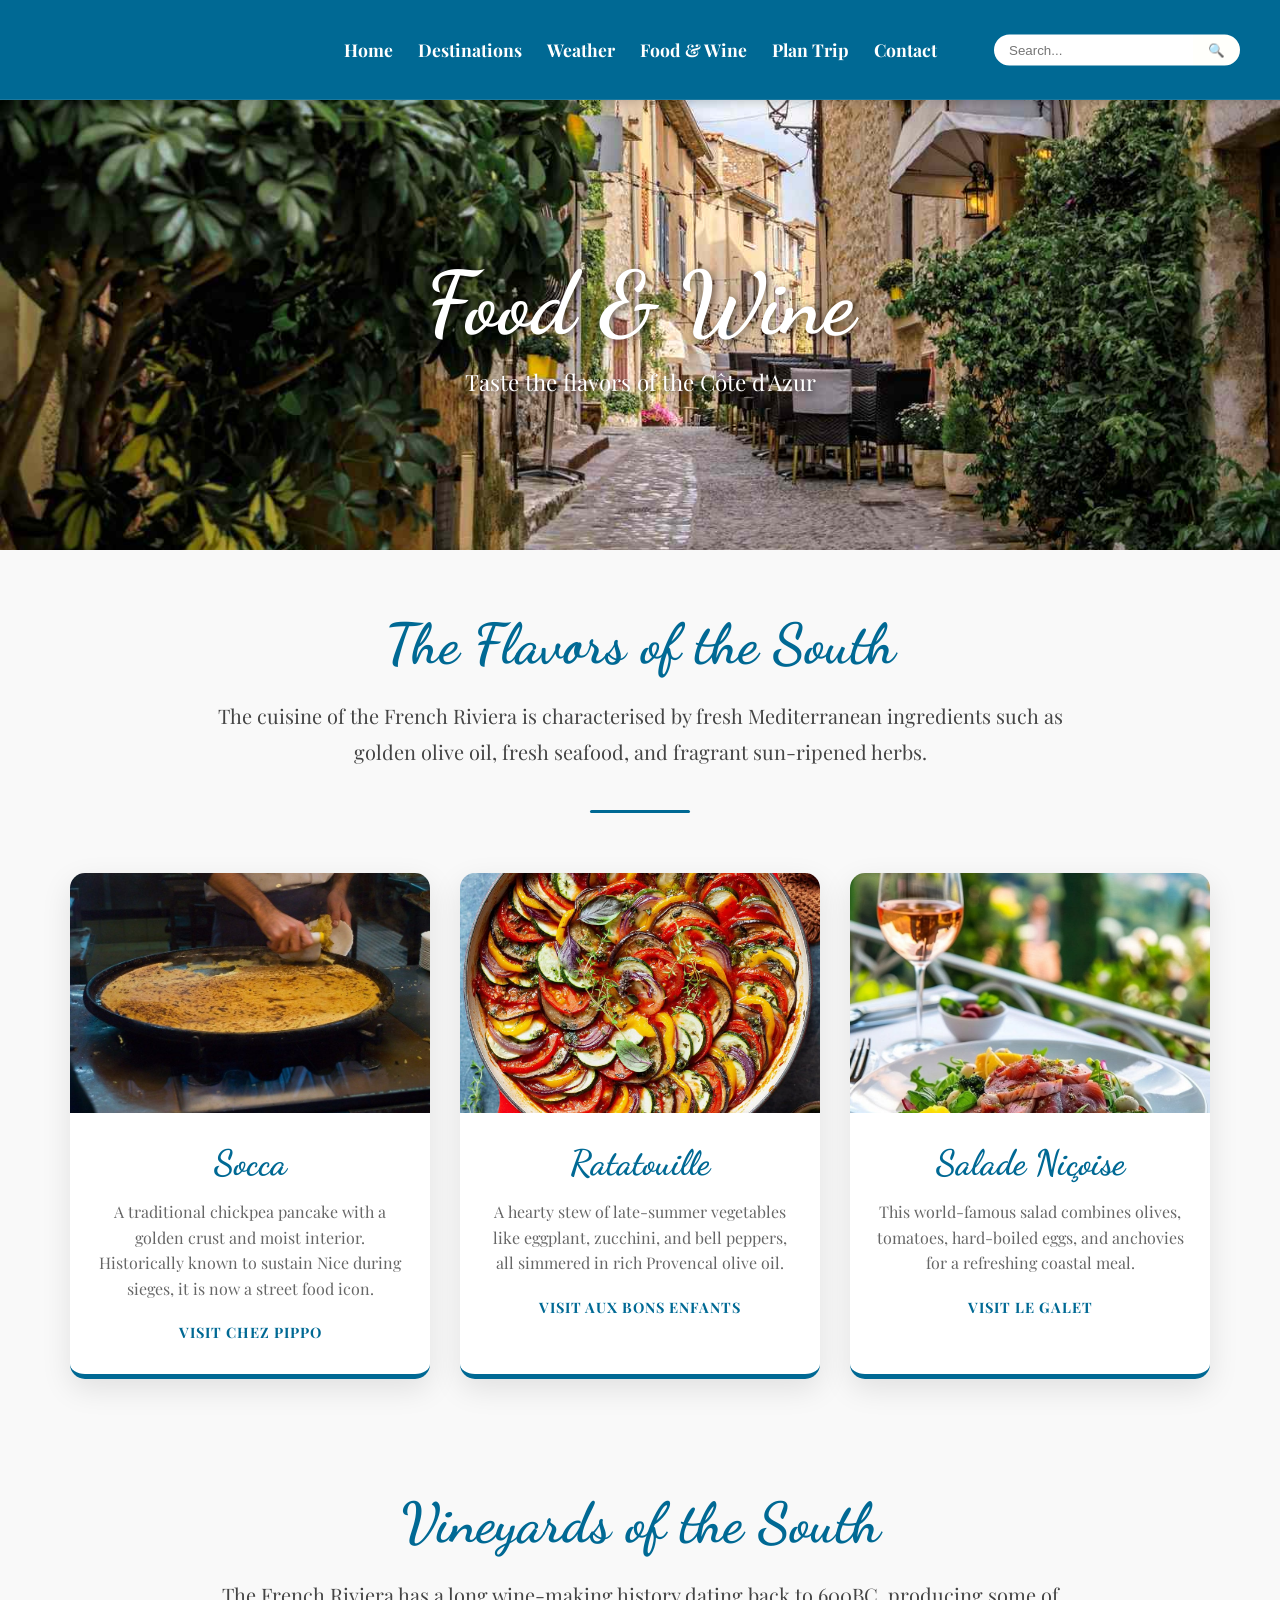
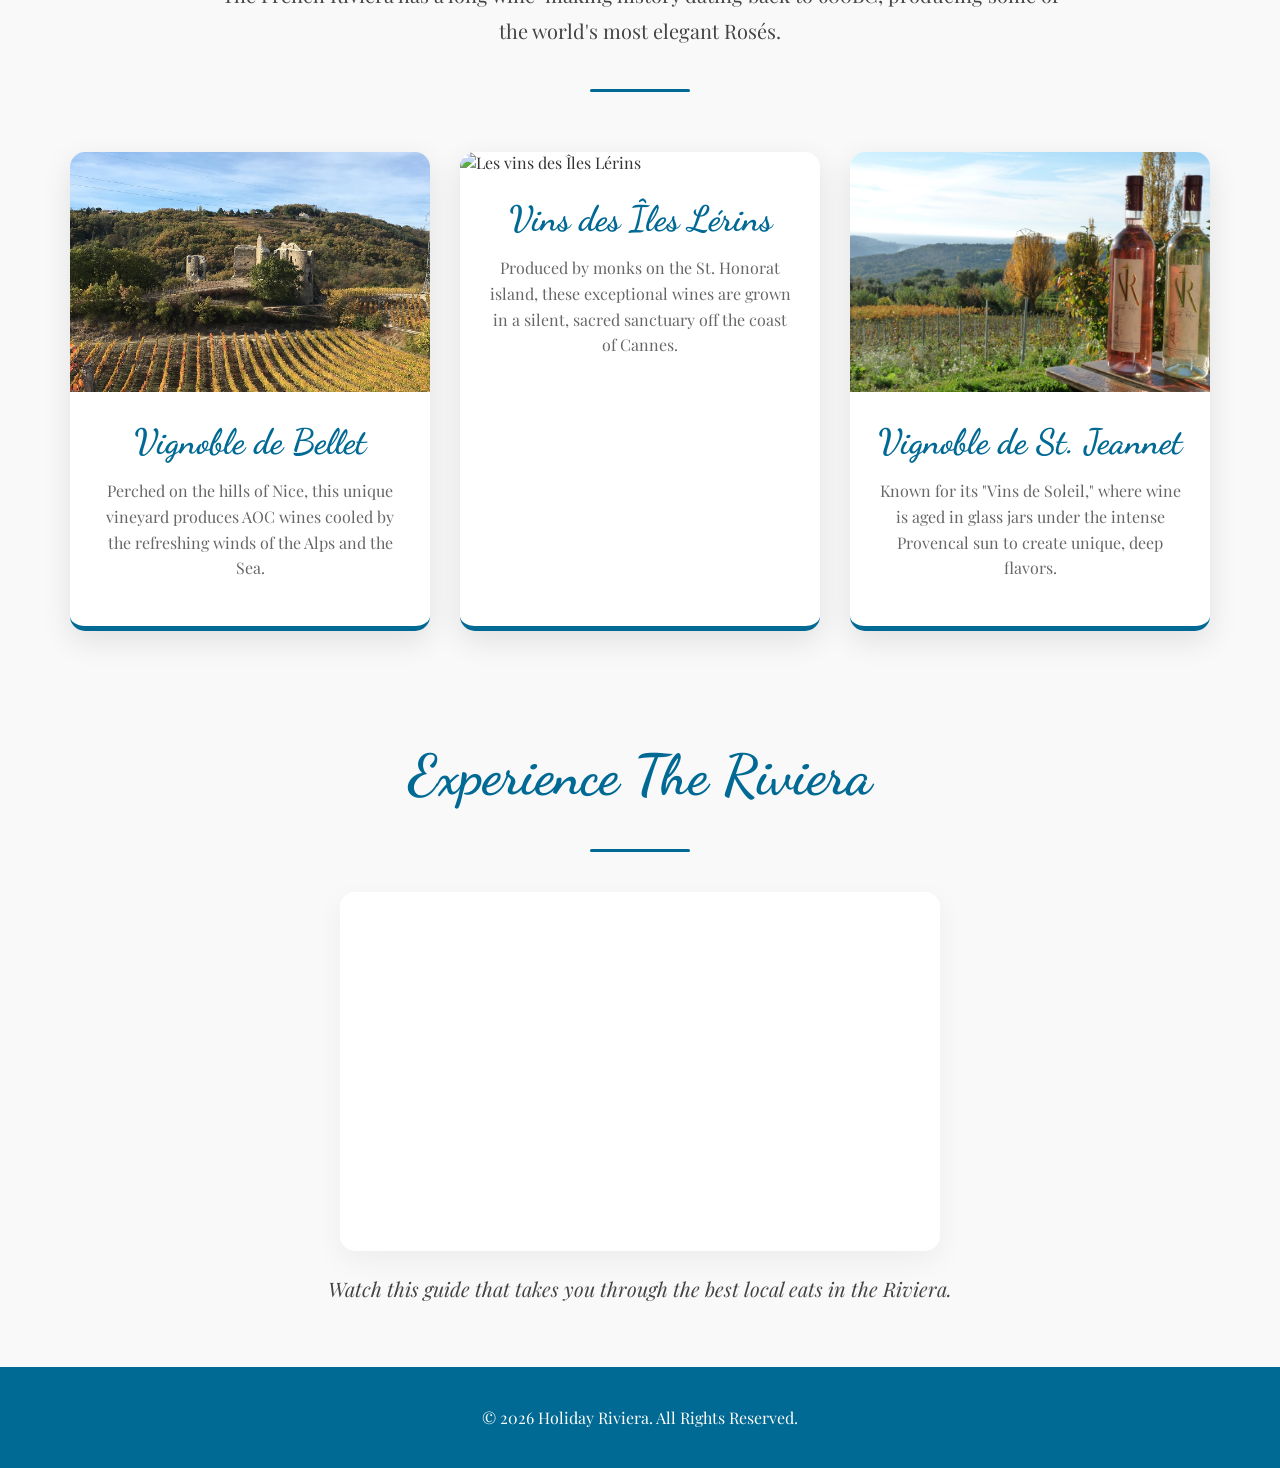
==== foodandculture.html @ 820a6834 "Add files via upload" ====
<!DOCTYPE html>
<html lang="en">
<head>
    <meta charset="utf-8">
    <meta name="viewport" content="width=device-width, initial-scale=1.0">
    <meta name="description" content="Discover food and culture in the French Riviera">
    <meta name="keywords" content="French Riviera food, Nice food, Cannes food, Monaco food, Provencal food, Provencal food and culture">

    <title>Food & Culture - French Riviera Guide</title>

    <link rel="stylesheet" type="text/css" href="style.css">
    <link href="https://fonts.googleapis.com/css2?family=Playfair+Display:wght@400;700&family=Dancing+Script:wght@600&display=swap" rel="stylesheet">
    
    <style>
       
        .experience-grid {
            padding-bottom: 50px;
        }
        .exp-card img {
            transition: transform 0.5s ease;
        }
        .exp-card:hover img {
            transform: scale(1.05); 
        }
        .video-wrapper {
            background: #fff;
            padding: 20px;
            border-radius: 15px;
            box-shadow: 0 10px 30px rgba(0,0,0,0.05);
            display: inline-block;
            max-width: 100%;
        }
    </style>
</head>

<body>
    <header class="main-header" id="food-header">
        <div class="header-overlay">
            <nav>
    <a href="index.html" class="logo-link">
    </a>

    <div class="nav-links">
        <a href="index.html">Home</a>
        <a href="destinations.html">Destinations</a>
    
        <a href="weather.html">Weather</a>
        <a href="foodandculture.html">Food & Wine</a>
        <a href="planner.html">Plan Trip</a>
        <a href="contact.html">Contact</a>
    </div>

    <div class="search-container">
        <input type="text" id="searchInput" placeholder="Search...">
        <button onclick="searchSite()">🔍</button>
    </div>
</nav>
        </div>
        <div class="hero-text">
            <h2>Food & Wine</h2>
            <p>Taste the flavors of the Côte d'Azur</p>
        </div>
    </header>

    <main>
        <section class="intro-section">
            <h3>The Flavors of the South</h3>
            <p>The cuisine of the French Riviera is characterised by fresh Mediterranean ingredients such as golden olive oil, fresh seafood, and fragrant sun-ripened herbs.</p>
            <div class="divider"></div>
        </section>

        <section class="experience-grid">
            <div class="exp-card">
                <img src="images/socca.jpg" alt="Socca Food">
                <div class="exp-content">
                    <h4>Socca</h4>
                    <p>A traditional chickpea pancake with a golden crust and moist interior. Historically known to sustain Nice during sieges, it is now a street food icon.</p>
                    <a href="https://chezpippo.com/fr" target="_blank" class="exp-link">Visit Chez Pippo</a>
                </div>
            </div>

            <div class="exp-card">
                <img src="images/ratatouille.jpg" alt="Ratatouille">
                <div class="exp-content">
                    <h4>Ratatouille</h4>
                    <p>A hearty stew of late-summer vegetables like eggplant, zucchini, and bell peppers, all simmered in rich Provencal olive oil.</p>
                    <a href="https://aux-bons-enfants-cannes.com/" target="_blank" class="exp-link">Visit Aux Bons Enfants</a>
                </div>
            </div>

            <div class="exp-card">
                <img src="images/saladenicosie.jpg" alt="Salade Nicoise">
                <div class="exp-content">
                    <h4>Salade Niçoise</h4>
                    <p>This world-famous salad combines olives, tomatoes, hard-boiled eggs, and anchovies for a refreshing coastal meal.</p>
                    <a href="https://www.galet-plage.com/en/index" target="_blank" class="exp-link">Visit Le Galet</a>
                </div>
            </div>
        </section>

        <section class="intro-section">
            <h3>Vineyards of the South</h3>
            <p>The French Riviera has a long wine-making history dating back to 600BC, producing some of the world's most elegant Rosés.</p>
            <div class="divider"></div>
        </section>

        <section class="experience-grid">
            <div class="exp-card">
                <img src="images/vignobledebelle.jpg" alt="Vignoble de Belle">
                <div class="exp-content">
                    <h4>Vignoble de Bellet</h4>
                    <p>Perched on the hills of Nice, this unique vineyard produces AOC wines cooled by the refreshing winds of the Alps and the Sea.</p>
                </div>
            </div>

            <div class="exp-card">
                <img src="images/lesvinsdesîleslérins.jpg" alt="Les vins des Îles Lérins">
                <div class="exp-content">
                    <h4>Vins des Îles Lérins</h4>
                    <p>Produced by monks on the St. Honorat island, these exceptional wines are grown in a silent, sacred sanctuary off the coast of Cannes.</p>
                </div>
            </div>

            <div class="exp-card">
                <img src="images/vignobledesaintjeannet.jpg" alt="Vignoble de Saint Jeannet">
                <div class="exp-content">
                    <h4>Vignoble de St. Jeannet</h4>
                    <p>Known for its "Vins de Soleil," where wine is aged in glass jars under the intense Provencal sun to create unique, deep flavors.</p>
                </div>
            </div>
        </section>

        <section class="intro-section video-feature">
    <h3>Experience The Riviera</h3>
    <div class="divider"></div>
    
    <div class="video-wrapper">
        <iframe 
            width="560" 
            height="315" 
            src="https://www.youtube.com/embed/1BMwtpLhG70" 
            title="YouTube video player" 
            frameborder="0" 
            allow="accelerometer; autoplay; clipboard-write; encrypted-media; gyroscope; picture-in-picture; web-share" 
            allowfullscreen>
        </iframe>
    </div>

    <p class="video-caption">Watch this guide that takes you through the best local eats in the Riviera.</p>
</section>
    </main>

    <footer class="main-footer">
        <div class="footer-content">
            <p>&copy; 2026 Holiday Riviera. All Rights Reserved.</p>
        </div>
    </footer>

    <script src="script.js"></script>
</body>
</html>
---- style.css ----
* {
    margin: 0;
    padding: 0;
    box-sizing: border-box;
}

body {
    width: 100%;
    overflow-x: hidden;
    font-family: 'Playfair Display', serif;
    background-color: #f9f9f9;
    color: #333;
}


.main-header {
    background-size: cover;
    background-repeat: no-repeat;
    background-position: center;
    min-height: 550px;
    display: flex;
    flex-direction: column;
    position: relative;
    width: 100%;
}

#home-header { background-image: url('images/beachclub.jpg'); }
#destinations-header { background-image: url('images/rivieracoastline.jpg'); }
#weather-header { background-image: url('images/weather.jpg'); }
#map-header { background-image: url('images/map.jpg'); }
#food-header { background-image: url('images/foodandculture.jpg'); }
#planner-header { background-image: url('images/planner.jpg'); }
#contact-header { background-image: url('images/contact.jpg'); }

.header-overlay {
    background: transparent; 
    width: 100%;
    display: flex;
    flex-direction: column; 
    align-items: center;
    padding: 0;
}


nav {
    display: flex;
    align-items: center;
    justify-content: center; 
    background-color: #006994; 
    padding: 20px 40px; 
    width: 100%;
    position: relative;
    z-index: 10;
    box-shadow: 0 2px 10px rgba(0,0,0,0.2);
    border-bottom: 1px solid rgba(255, 255, 255, 0.1);
    min-height: 100px; 
}


.nav-logo {
    position: absolute;
    left: 40px;
    top: 50%;
    transform: translateY(-50%);
    height: 410px; 
    width: auto;
}


.nav-links {
    display: flex;
    gap: 25px; 
    align-items: center;
}


.nav-links a {
    color: white;
    text-decoration: none;
    font-weight: bold;
    font-size: 1.1rem;
    transition: 0.3s;
}

.nav-links a:hover, .nav-links a.active {
    color: #FFFFFB; 
    text-shadow: 0 0 10px rgba(255,255,255,0.5);
}


.search-container {
    position: absolute;
    right: 40px;
    top: 50%;
    transform: translateY(-50%);
}


@media (max-width: 1100px) {
    nav {
        flex-direction: column;
        padding: 20px 0;
        min-height: auto;
    }
    .nav-logo, .search-container {
        position: static;
        transform: none;
        margin-bottom: 15px;
    }
    .nav-links {
        flex-wrap: wrap;
        justify-content: center;
    }
}


.hero-text {
    flex-grow: 1;             
    display: flex;            
    flex-direction: column;   
    align-items: center;      
    justify-content: center;  
    text-align: center;       
    color: white;
    width: 100%;
    padding: 20px;            
}

.hero-text h2 {
    font-family: 'Dancing Script', cursive;
    font-size: 5.5rem;
    text-shadow: 2px 2px 8px rgba(0,0,0,0.6); 
    margin: 0;                
    margin-bottom: 10px; 
}

.hero-text p {
    font-family: 'Playfair Display', serif;
    font-size: 1.4rem;
    max-width: 700px;
    line-height: 1.4;
    text-shadow: 1px 1px 5px rgba(0,0,0,0.5);
}


.hero-btn {
    background-color: #FFFFFB; 
    color: #006994; 
    padding: 15px 35px;
    text-decoration: none;
    border-radius: 8px;
    font-weight: bold;
    font-size: 1.1rem;
    display: inline-block;
    box-shadow: 0 4px 15px rgba(0, 0, 0, 0.2);
    transition: 0.3s ease;
    margin-top: 20px;
}

.hero-btn:hover {
    background-color: #f2f2f2;
    transform: translateY(-3px);
}

.search-container { display: flex; align-items: center; margin-left: 20px; }
#searchInput { border: none; padding: 8px 15px; border-radius: 20px 0 0 20px; outline: none; }
.search-container button { background-color: #FFFFFB; border: none; padding: 8px 15px; border-radius: 0 20px 20px 0; cursor: pointer; transition: 0.3s; }


.intro-section {
    max-width: 900px;         
    margin: 60px auto;        
    padding: 0 20px;          
    text-align: center;       
}

.intro-section h3 {
    font-family: 'Dancing Script', cursive;
    font-size: 3.5rem;
    color: #006994;
    margin-bottom: 20px;
}

.intro-section p {
    font-size: 1.25rem;
    line-height: 1.8;         
    color: #444;
    margin-bottom: 20px;      
}

.divider {
    width: 100px;
    height: 3px;
    background-color: #006994;
    margin: 40px auto;
    border-radius: 2px;
}


.map-section {
    text-align: center;
    padding: 40px 0;
}

.map-section-title {
    font-family: 'Dancing Script', cursive; 
    font-size: 4rem; 
    color: #006994;
    margin-bottom: 10px;
}

.map-section p {
    font-size: 1.2rem;
    color: #555;
    margin-bottom: 30px;
    font-style: italic;
}

#map {
    height: 500px;
    width: 100%;
    max-width: 1100px;
    margin: 0 auto;
    border: 5px solid #006994;
    border-radius: 15px;
    box-shadow: 0 10px 30px rgba(0,0,0,0.1);
    background-color: #e5e3df;
}


.experience-grid {
    display: flex;
    justify-content: center;
    gap: 30px;
    max-width: 1200px;
    margin: 60px auto;
    padding: 0 20px;
    flex-wrap: wrap;
}

.exp-card {
    flex: 1;
    min-width: 300px;
    max-width: 360px;
    background: #ffffff;
    border-radius: 15px;
    overflow: hidden;
    box-shadow: 0 10px 30px rgba(0,0,0,0.1);
    transition: transform 0.3s ease, box-shadow 0.3s ease;
    border-bottom: 5px solid #006994;
}

.exp-card:hover {
    transform: translateY(-10px);
    box-shadow: 0 15px 40px rgba(0,0,0,0.15);
}

.exp-card img {
    width: 100%;
    height: 240px;
    object-fit: cover;
}

.exp-content {
    padding: 25px;
    text-align: center;
}

.exp-content h4 {
    font-family: 'Dancing Script', cursive; 
    font-size: 2.2rem; 
    color: #006994;
    margin-bottom: 15px;
}

.exp-content p {
    font-size: 1rem;
    line-height: 1.6;
    color: #666;
    margin-bottom: 20px;
}

.exp-link {
    display: inline-block;
    text-decoration: none;
    color: #006994;
    font-weight: bold;
    font-size: 0.9rem;
    text-transform: uppercase;
    letter-spacing: 1px;
    padding-bottom: 5px;
    border-bottom: 2px solid transparent;
    transition: 0.3s;
}

.exp-link:hover {
    border-bottom: 2px solid #006994;
}


.image-wrapper { width: 100%; aspect-ratio: 16 / 9; overflow: hidden; }
.image-wrapper img { width: 100%; height: 100%; object-fit: cover; }

.info-card { flex: 1; min-width: 320px; background: #ffffff; padding: 30px; border-radius: 15px; box-shadow: 0 4px 15px rgba(0,0,0,0.05); border-top: 5px solid #006994; }

.food-card { background: white; flex: 1; min-width: 300px; max-width: 380px; border-radius: 15px; overflow: hidden; box-shadow: 0 10px 20px rgba(0,0,0,0.05); transition: 0.3s ease; border-bottom: 4px solid #006994; }

.container { max-width: 600px; margin: 40px auto; background-color: #ffffff; padding: 30px; border-radius: 8px; box-shadow: 0 4px 8px rgba(0,0,0,0.1); }
.generate-btn { background-color: #006994; color: white; padding: 15px; width: 100%; border: none; border-radius: 5px; cursor: pointer; margin-top: 20px; transition: 0.3s; }
.generate-btn:hover { background-color: #04AA6D; }


.main-footer {
    width: 100%;
    background-color: #006994; 
    padding: 40px 0;
    margin-top: 50px; 
    display: flex;
    justify-content: center;      
    color: #FFFFFB;
}

@media (max-width: 768px) {
    .hero-text h2 { font-size: 3.5rem; }
    nav { flex-wrap: wrap; gap: 10px; }
    #map { height: 350px; }
    .map-section-title { font-size: 3rem; } 
    .experience-grid { gap: 20px; }
}


.dest-button-row {
    display: flex;
    gap: 15px;
    margin-top: 20px;
    flex-wrap: wrap;
    justify-content: center;
}

.explore-title {
    font-family: 'Dancing Script', cursive;
    color: #006994;
    font-size: 3.5rem;
    text-align: center;
    margin: 60px 0 20px;
}

.slideshow-container {
    position: relative;
    max-width: 1000px;
    margin: auto;
    border: 5px solid #006994; 
    border-radius: 15px;
    overflow: hidden;
    background-color: #fff;
    box-shadow: 0 10px 30px rgba(0,0,0,0.1);
}

.slide-image-box {
    width: 100%;
    height: 500px; 
    overflow: hidden;
}

.slide-image-box img {
    width: 100%;
    height: 100%;
    object-fit: cover; 
}

.slide-footer {
    background: #fff;
    padding: 20px;
    text-align: center;
    border-top: 1px solid #eee;
}

.footer-title {
    color: #006994;
    font-weight: bold;
    font-size: 1.1rem;
    text-transform: uppercase;
    letter-spacing: 1px;
    transition: 0.3s;
}

.mySlides a {
    text-decoration: none;
}

.mySlides a:hover .footer-title {
    text-decoration: underline;
}

.prev, .next {
    cursor: pointer;
    position: absolute;
    top: 45%; 
    padding: 16px;
    color: white;
    font-weight: bold;
    font-size: 20px;
    background-color: rgba(0, 105, 148, 0.4);
    border-radius: 50%;
    margin: 0 10px;
    user-select: none;
    transition: 0.3s ease;
}

.next { right: 0; }
.prev:hover, .next:hover { background-color: #006994; }

@media (max-width: 768px) {
    .hero-text h2 { font-size: 3.5rem; }
    nav { flex-wrap: wrap; gap: 10px; }
    .slide-image-box { height: 300px; } 
    .explore-title { font-size: 2.5rem; }
}


.city-details-section {
    padding: 60px 20px;
    display: flex;
    justify-content: center;
}

.city-card {
    max-width: 900px;
    background: white;
    border-radius: 15px;
    overflow: hidden;
    box-shadow: 0 10px 30px rgba(0,0,0,0.1);
    border-bottom: 5px solid #006994;
}

.city-image-wrapper img {
    width: 100%;
    height: auto;
    display: block;
}

.city-info-content {
    padding: 40px;
}

.city-info-content h3 {
    font-family: 'Dancing Script', cursive;
    color: #006994;
    font-size: 2.8rem;
    margin-bottom: 20px;
}

.city-info-content p {
    line-height: 1.8;
    font-size: 1.1rem;
    color: #444;
}

.must-do-box {
    margin-top: 30px;
    padding: 25px;
    background-color: #f0f7f9;
    border-left: 5px solid #006994;
    border-radius: 0 10px 10px 0;
}

.must-do-box h4 {
    font-size: 1.4rem;
    color: #006994;
    margin-bottom: 15px;
    text-transform: uppercase;
    letter-spacing: 1px;
}

.styled-list {
    list-style: none;
    padding: 0;
}

.styled-list li {
    font-size: 1.1rem;
    margin-bottom: 12px;
    padding-left: 30px;
    position: relative;
    color: #444;
}

.styled-list li::before {
    content: '✦'; 
    position: absolute;
    left: 0;
    color: #006994;
    font-size: 1.2rem;
}

.styled-list li a {
    color: #006994;
    text-decoration: none;
    font-weight: bold;
}

.styled-list li a:hover {
    text-decoration: underline;
}


.faq-answer {
    max-height: 0;
    overflow: hidden;
    transition: max-height 0.4s ease-out; 
    color: #555;
    line-height: 1.6;
    padding: 0 5px; 
}

.faq-item.active .faq-answer {
    max-height: 1000px; 
    padding-bottom: 20px;
    padding-top: 10px;
}

.faq-item.active .faq-question span {
    color: #006994;
    transform: scale(1.2);
}


.video-container {
    position: relative;
    max-width: 1000px;
    margin: 40px auto;
    padding-bottom: 56.25%; 
    height: 0;
    background: #000;
    border: 5px solid #006994; 
    border-radius: 15px;
    overflow: hidden;
    box-shadow: 0 15px 35px rgba(0,0,0,0.1);
}

.video-container video, 
.video-container iframe {
    position: absolute;
    top: 0;
    left: 0;
    width: 100%;
    height: 100%;
    display: block;
    border: none;
}

.video-caption {
    font-family: 'Playfair Display', serif;
    font-style: italic;
    color: #666;
    margin-top: 20px;
    font-size: 1.1rem;
    max-width: 700px;
    margin-left: auto;
    margin-right: auto;
    text-align: center;
}


.vineyard-title {
    margin-top: 80px;
    font-family: 'Dancing Script', cursive;
    color: #006994;
    font-size: 3.5rem;
    text-align: center;
}

.exp-card img {
    transition: transform 0.5s ease;
}

.exp-card:hover img {
    transform: scale(1.08); 
}

.multimedia-bg {
    background-color: #f0f7f9; 
    padding: 80px 0;
    margin-top: 60px;
    width: 100vw;
    position: relative;
    left: 50%;
    right: 50%;
    margin-left: -50vw;
    margin-right: -50vw;
    text-align: center;
}

.exp-content .styled-list {
    text-align: left;
    display: inline-block;
    margin-top: 10px;
}

.exp-content .styled-list li {
    font-size: 1rem;
    padding-left: 25px;
}
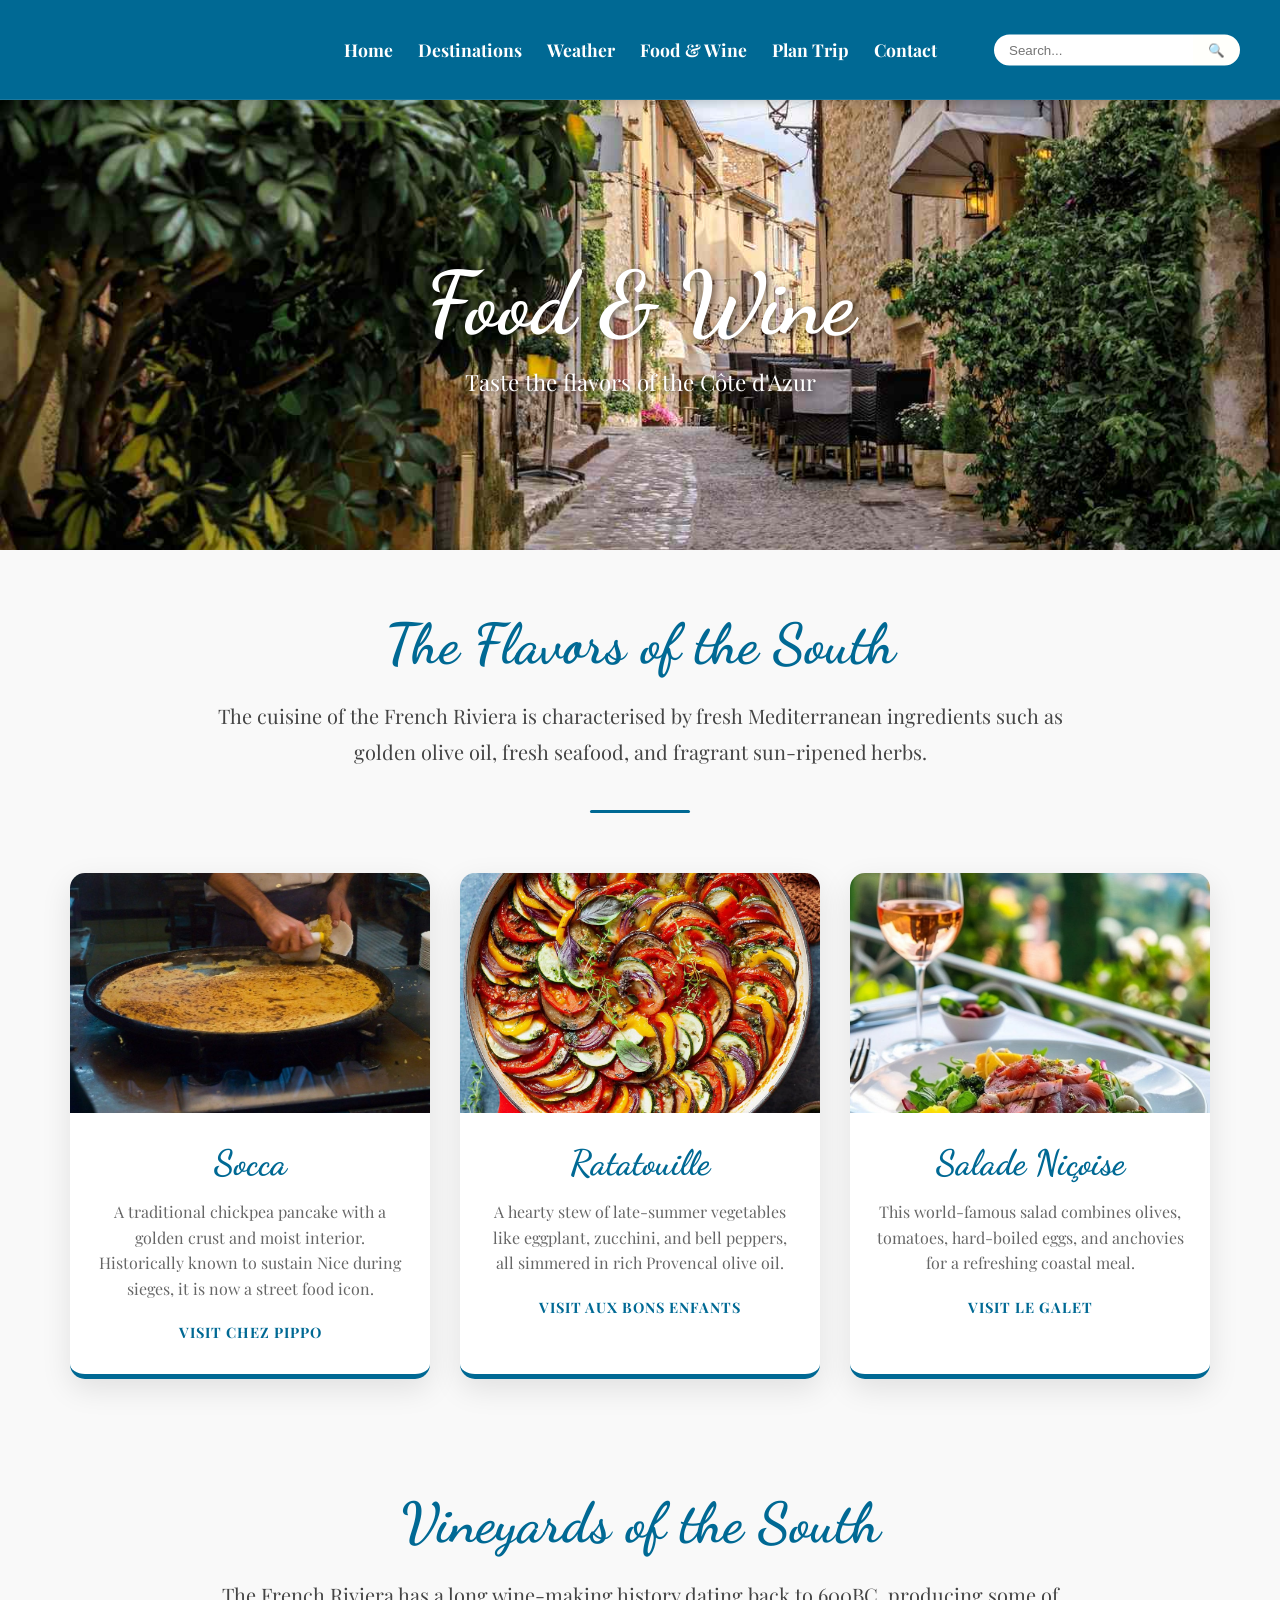
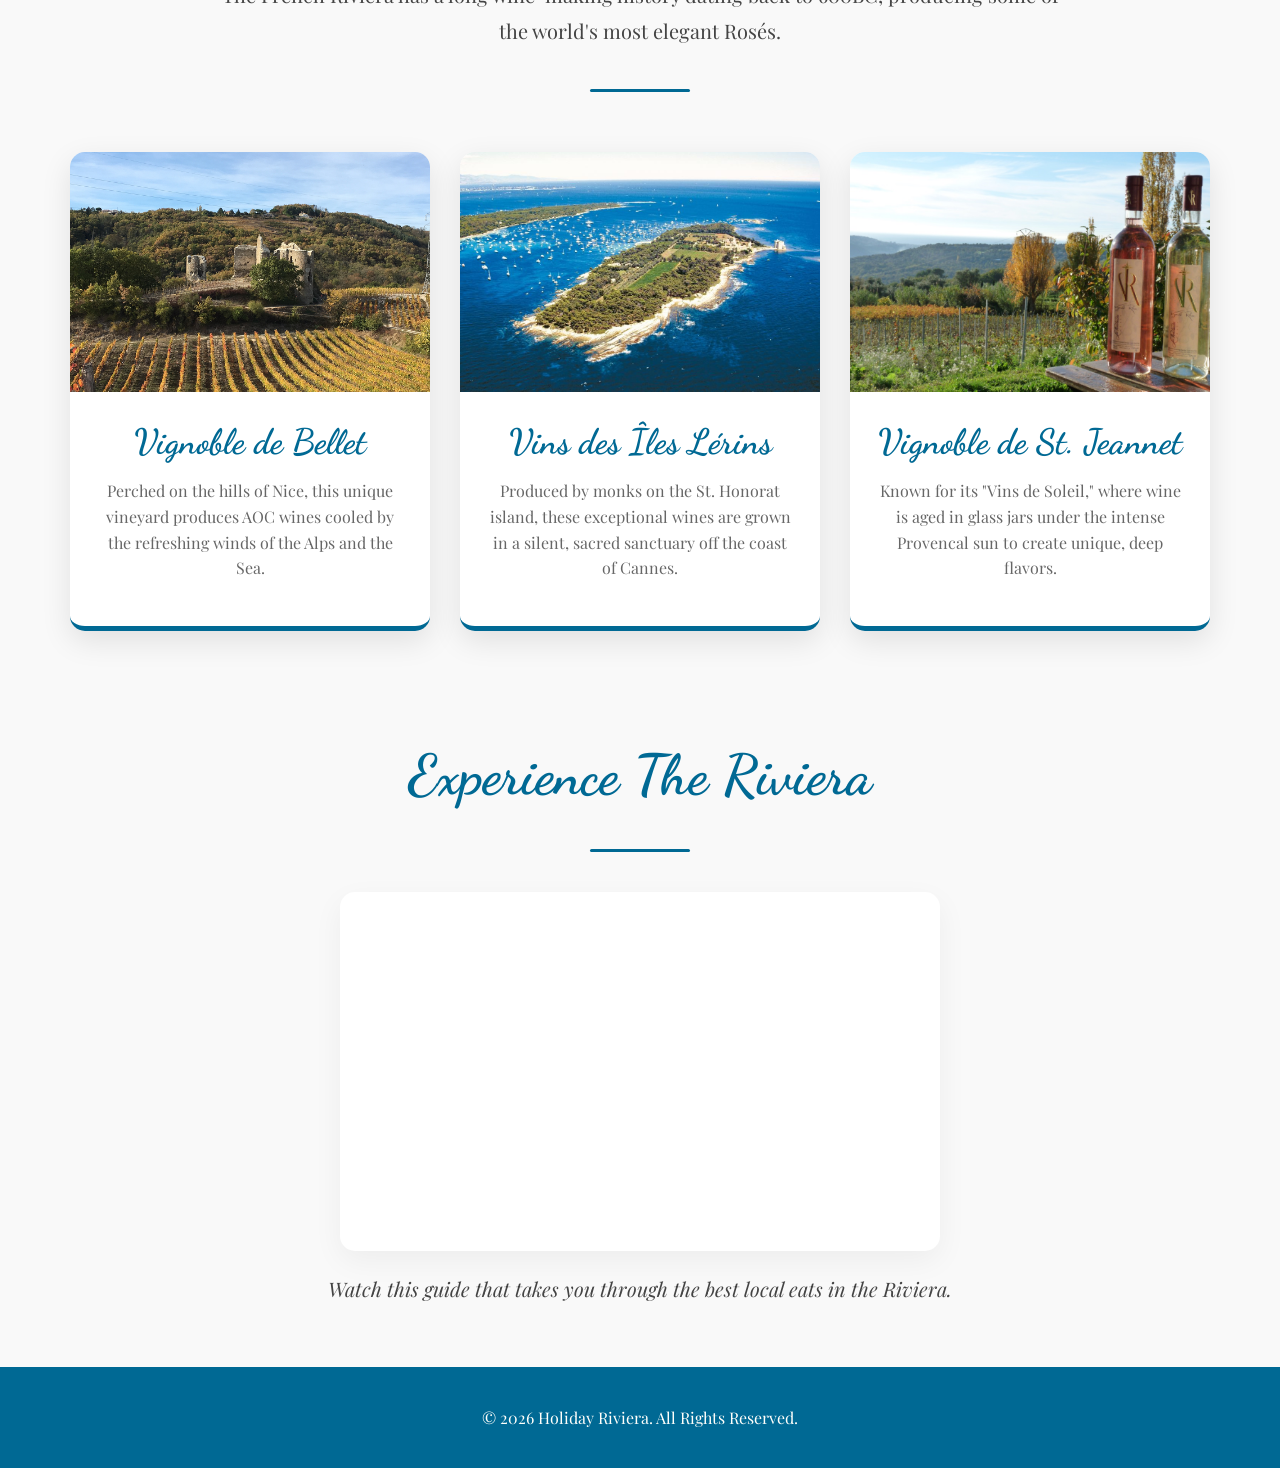
==== commit 7878c419: "Update foodandculture.html" ====
--- a/foodandculture.html
+++ b/foodandculture.html
@@ -114,7 +114,7 @@
             </div>
 
             <div class="exp-card">
-                <img src="images/lesvinsdesîleslérins.jpg" alt="Les vins des Îles Lérins">
+                <img src="images/lesvinsdesileslerins.jpg.jpg" alt="Les vins des Îles Lérins">
                 <div class="exp-content">
                     <h4>Vins des Îles Lérins</h4>
                     <p>Produced by monks on the St. Honorat island, these exceptional wines are grown in a silent, sacred sanctuary off the coast of Cannes.</p>
@@ -158,4 +158,4 @@
 
     <script src="script.js"></script>
 </body>
-</html>+</html>
